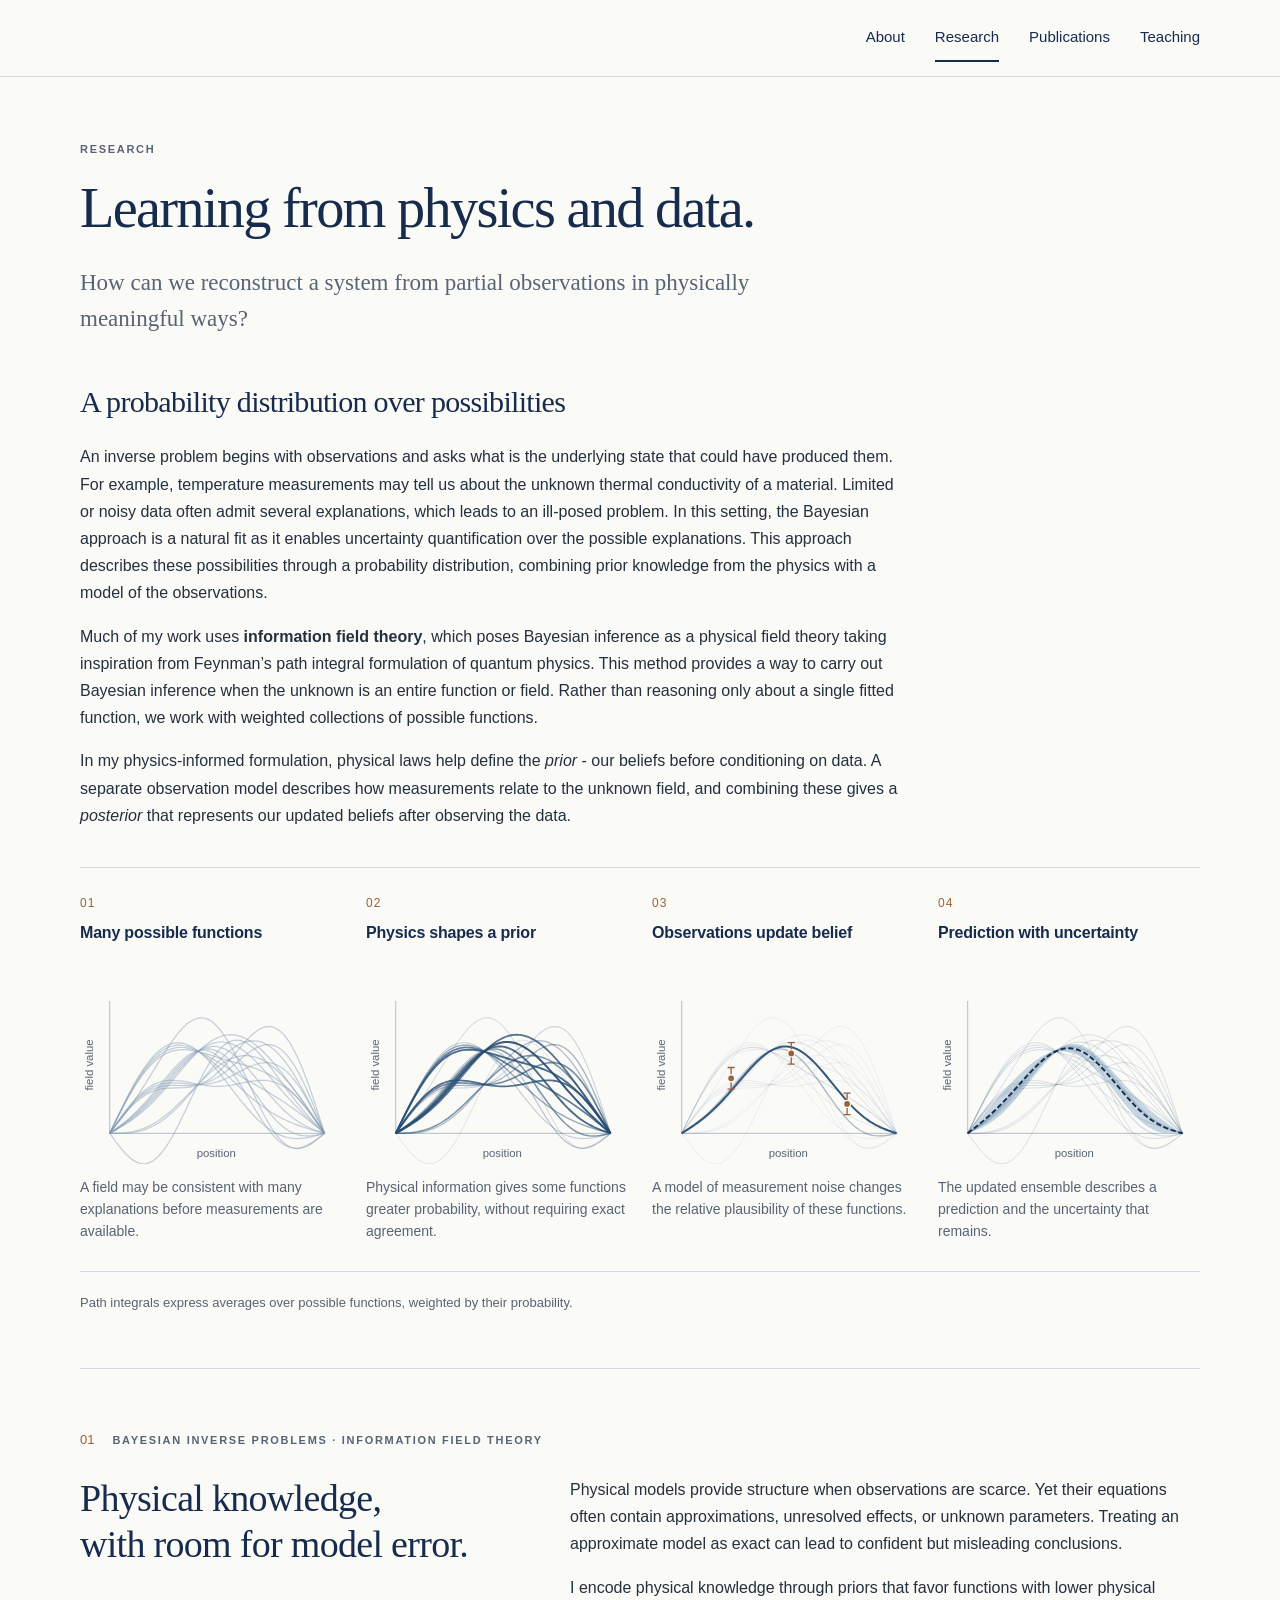
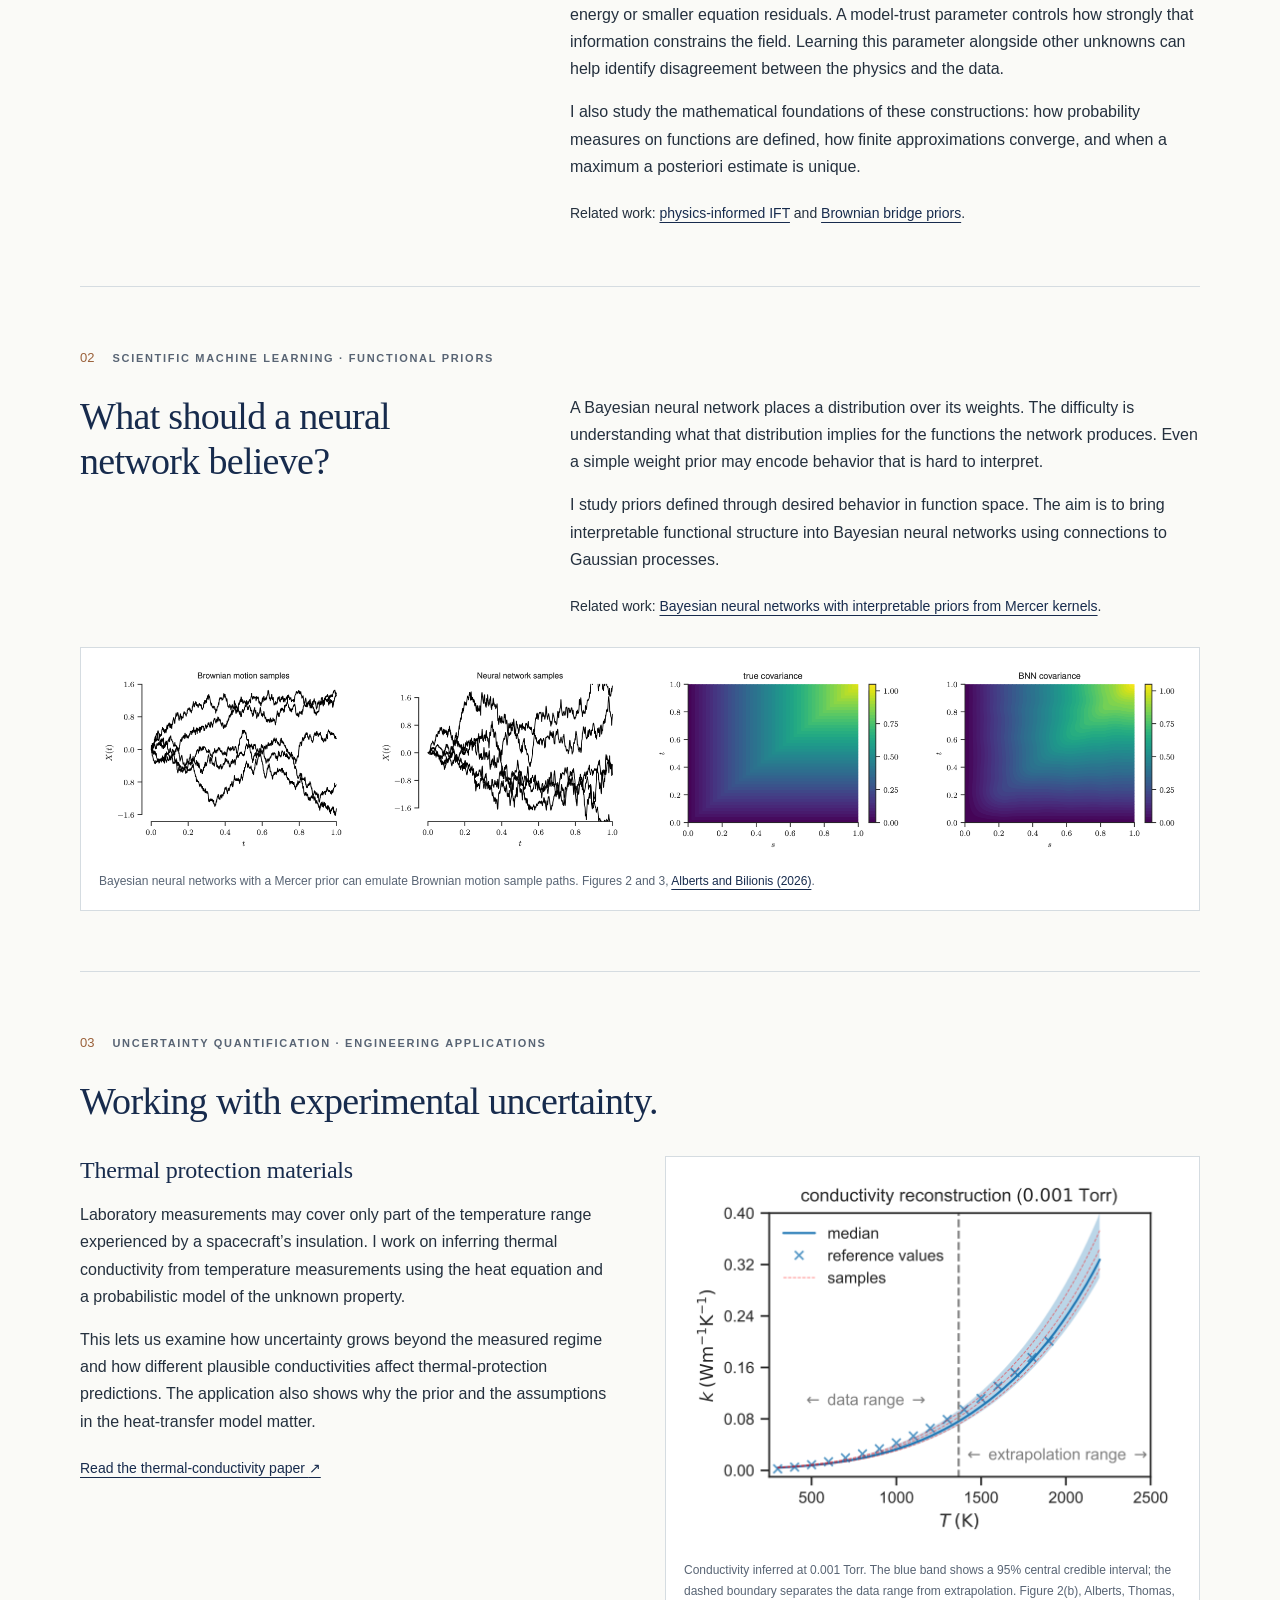
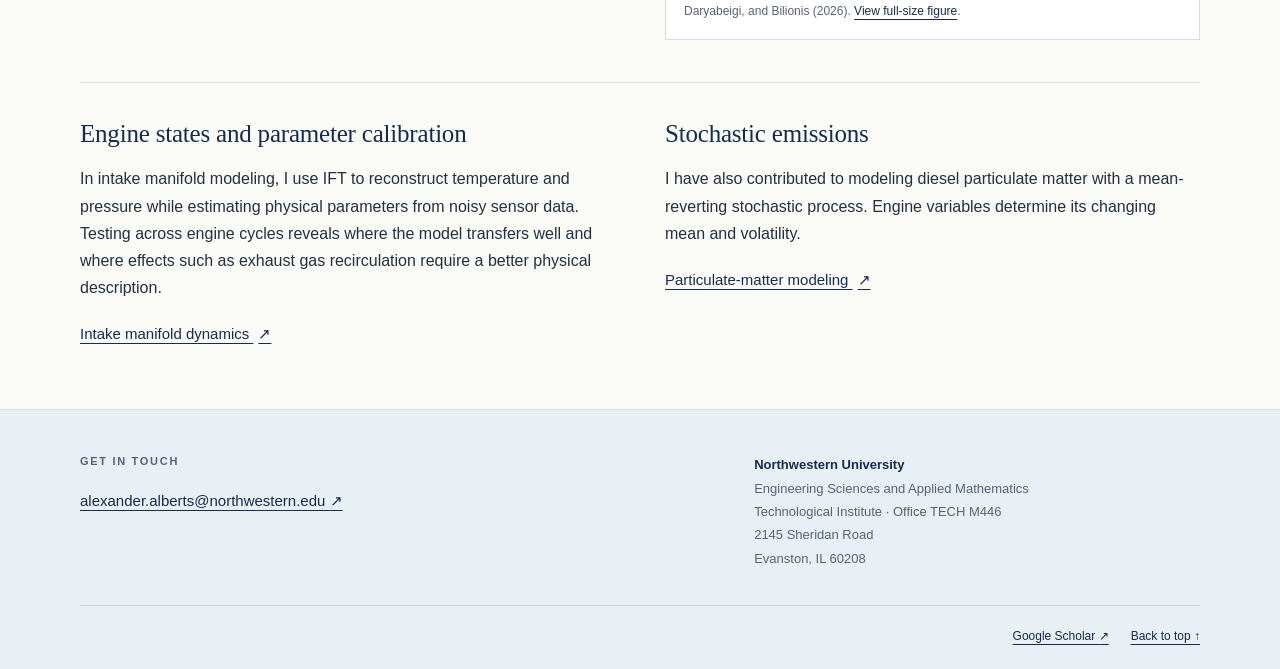
==== site/research.html @ 04f5bfd3 "Publish academic website with isolated GitHub Pages deployment Add the reviewed static website, publ" ====
<!doctype html>
<html lang="en">
<head>
<meta charset="utf-8">
<meta name="viewport" content="width=device-width, initial-scale=1">
<title>Research | Alex Alberts</title>
<meta name="description" content="Physics-informed Bayesian inference, interpretable neural-network priors, and engineering applications. Research by Alex Alberts at Northwestern University.">
<meta name="theme-color" content="#172B4D">
<link rel="canonical" href="https://alexalberts.github.io/research.html">
<meta property="og:title" content="Research | Alex Alberts">
<meta property="og:description" content="Physics-informed Bayesian inference, interpretable neural-network priors, and engineering applications. Research by Alex Alberts at Northwestern University.">
<meta property="og:type" content="website">
<meta property="og:url" content="https://alexalberts.github.io/research.html">
<meta property="og:image" content="https://alexalberts.github.io/assets/headshot.jpg">
<link rel="icon" href="data:,">
<link rel="stylesheet" href="assets/style.css">
</head>
<body>
<a class="skip-link" href="#main">Skip to content</a>
<header class="site-header"><div class="shell header-inner">
<nav aria-label="Main navigation"><a href="index.html">About</a><a href="research.html" aria-current="page">Research</a><a href="publications.html">Publications</a><a href="teaching.html">Teaching</a></nav>
</div></header>
<main id="main" class="shell"><header class="page-intro"><p class="eyebrow">Research</p><h1>Learning from physics and data.</h1><p class="lead">How can we reconstruct a system from partial observations in physically meaningful ways?</p></header>
<section class="approach" aria-labelledby="approach-heading"><div class="prose wide"><h2 id="approach-heading">A probability distribution over possibilities</h2>
<p>An inverse problem begins with observations and asks what is the underlying state that could have produced them. For example, temperature measurements may tell us about the unknown thermal conductivity of a material. Limited or noisy data often admit several explanations, which leads to an ill-posed problem. In this setting, the Bayesian approach is a natural fit as it enables uncertainty quantification over the possible explanations. This approach describes these possibilities through a probability distribution, combining prior knowledge from the physics with a model of the observations.</p>
<p>Much of my work uses <strong>information field theory</strong>, which poses Bayesian inference as a physical field theory taking inspiration from Feynman’s path integral formulation of quantum physics. This method provides a way to carry out Bayesian inference when the unknown is an entire function or field. Rather than reasoning only about a single fitted function, we work with weighted collections of possible functions.</p>
<p>In my physics-informed formulation, physical laws help define the <em>prior</em> - our beliefs before conditioning on data. A separate observation model describes how measurements relate to the unknown field, and combining these gives a <em>posterior</em> that represents our updated beliefs after observing the data.</p>
</div><figure class="ensemble-figure"><div class="ensemble-grid"><div class="ensemble-stage"><p class="stage-index">01</p><h3>Many possible functions</h3><img src="assets/ensemble-possibilities.svg" width="300" height="210" alt="A family of illustrative curves representing possible physical fields."><p>A field may be consistent with many explanations before measurements are available.</p></div><div class="ensemble-stage"><p class="stage-index">02</p><h3>Physics shapes a prior</h3><img src="assets/ensemble-prior.svg" width="300" height="210" alt="The same curves with differing emphasis to represent their relative prior probability."><p>Physical information gives some functions greater probability, without requiring exact agreement.</p></div><div class="ensemble-stage"><p class="stage-index">03</p><h3>Observations update belief</h3><img src="assets/ensemble-conditioning.svg" width="300" height="210" alt="Illustrative observations with error bars reweight the candidate curves."><p>A model of measurement noise changes the relative plausibility of these functions.</p></div><div class="ensemble-stage"><p class="stage-index">04</p><h3>Prediction with uncertainty</h3><img src="assets/ensemble-prediction.svg" width="300" height="210" alt="Remaining curves, their weighted mean, and a shaded spread represent the posterior prediction."><p>The updated ensemble describes a prediction and the uncertainty that remains.</p></div></div><figcaption>Path integrals express averages over possible functions, weighted by their probability.</figcaption></figure></section>
<section class="research-theme section" id="physical-inference"><div class="theme-label"><span class="item-number">01</span><p class="eyebrow">Bayesian inverse problems · Information field theory</p></div><div class="two-column"><h2>Physical knowledge,<br>with room for model error.</h2><div class="prose"><p>Physical models provide structure when observations are scarce. Yet their equations often contain approximations, unresolved effects, or unknown parameters. Treating an approximate model as exact can lead to confident but misleading conclusions.</p><p>I encode physical knowledge through priors that favor functions with lower physical energy or smaller equation residuals. A model-trust parameter controls how strongly that information constrains the field. Learning this parameter alongside other unknowns can help identify disagreement between the physics and the data.</p><p>I also study the mathematical foundations of these constructions: how probability measures on functions are defined, how finite approximations converge, and when a maximum a posteriori estimate is unique.</p><p class="related">Related work: <a href="publications.html#pift">physics-informed IFT</a> and <a href="publications.html#bridge">Brownian bridge priors</a>.</p></div></div></section>
<section class="research-theme section" id="interpretable-learning"><div class="theme-label"><span class="item-number">02</span><p class="eyebrow">Scientific machine learning · Functional priors</p></div><div class="two-column"><h2>What should a neural<br>network believe?</h2><div class="prose"><p>A Bayesian neural network places a distribution over its weights. The difficulty is understanding what that distribution implies for the functions the network produces. Even a simple weight prior may encode behavior that is hard to interpret.</p><p>I study priors defined through desired behavior in function space. The aim is to bring interpretable functional structure into Bayesian neural networks using connections to Gaussian processes.</p><p class="related">Related work: <a href="publications.html#mercer">Bayesian neural networks with interpretable priors from Mercer kernels</a>.</p></div></div>
<figure class="paper-figure bnn-figure">
<div class="sample-comparison">
<a href="assets/brownian-motion-samples.png" aria-label="View Brownian motion samples at full resolution"><img src="assets/brownian-motion-samples.png" width="1000" height="744" loading="lazy" alt="Five Brownian motion sample paths starting at zero and fluctuating over time from zero to one."></a>
<a href="assets/bnn-brownian-samples.png" aria-label="View Bayesian neural network samples at full resolution"><img src="assets/bnn-brownian-samples.png" width="1000" height="744" loading="lazy" alt="Five Bayesian neural network sample paths drawn using the Mercer prior, showing fluctuations resembling Brownian motion."></a>
<a href="assets/brownian-motion-covariance.png" aria-label="View true Brownian motion covariance at full resolution"><img src="assets/brownian-motion-covariance.png" width="1000" height="751" loading="lazy" alt="Heatmap of the true Brownian motion covariance, k(s,t) = min(s,t), over s and t from zero to one."></a>
<a href="assets/bnn-brownian-covariance.png" aria-label="View Bayesian neural network covariance at full resolution"><img src="assets/bnn-brownian-covariance.png" width="1000" height="751" loading="lazy" alt="Heatmap of the empirical covariance of Bayesian neural network samples with a Mercer prior, approximating the true Brownian motion covariance."></a>
</div>
<figcaption>Bayesian neural networks with a Mercer prior can emulate Brownian motion sample paths. Figures 2 and 3, <a href="publications.html#mercer">Alberts and Bilionis (2026)</a>.</figcaption>
</figure>
</section>
<section class="research-theme section" id="engineering"><div class="theme-label"><span class="item-number">03</span><p class="eyebrow">Uncertainty quantification · Engineering applications</p></div><h2>Working with experimental uncertainty.</h2><div class="application-grid"><div class="prose"><h3>Thermal protection materials</h3><p>Laboratory measurements may cover only part of the temperature range experienced by a spacecraft’s insulation. I work on inferring thermal conductivity from temperature measurements using the heat equation and a probabilistic model of the unknown property.</p><p>This lets us examine how uncertainty grows beyond the measured regime and how different plausible conductivities affect thermal-protection predictions. The application also shows why the prior and the assumptions in the heat-transfer model matter.</p><p class="related"><a href="publications.html#thermal">Read the thermal-conductivity paper <span aria-hidden="true">↗</span></a></p></div>
<figure class="paper-figure"><a href="assets/thermal-conductivity.png" aria-label="View the thermal conductivity figure at full resolution"><img src="assets/thermal-conductivity.png" width="1000" height="742" loading="lazy" alt="Thermal conductivity versus temperature at 0.001 Torr. The inferred median, 95 percent credible interval, and posterior samples are compared with reference values. A dashed line separates the data and extrapolation ranges."></a><figcaption>Conductivity inferred at 0.001 Torr. The blue band shows a 95% central credible interval; the dashed boundary separates the data range from extrapolation. Figure 2(b), Alberts, Thomas, Daryabeigi, and Bilionis (2026). <a href="assets/thermal-conductivity.png">View full-size figure</a>.</figcaption></figure></div>
<div class="engine-grid"><div class="prose"><h3>Engine states and parameter calibration</h3><p>In intake manifold modeling, I use IFT to reconstruct temperature and pressure while estimating physical parameters from noisy sensor data. Testing across engine cycles reveals where the model transfers well and where effects such as exhaust gas recirculation require a better physical description.</p><a class="arrow-link" href="publications.html#intake">Intake manifold dynamics <span aria-hidden="true">↗</span></a></div><div class="prose"><h3>Stochastic emissions</h3><p>I have also contributed to modeling diesel particulate matter with a mean-reverting stochastic process. Engine variables determine its changing mean and volatility.</p><a class="arrow-link" href="publications.html#pm">Particulate-matter modeling <span aria-hidden="true">↗</span></a></div></div></section>
</main>
<footer class="site-footer" id="contact"><div class="shell footer-grid">
<div><p class="eyebrow">Get in touch</p><a class="email" href="mailto:alexander.alberts@northwestern.edu">alexander.alberts@northwestern.edu <span aria-hidden="true">↗</span></a></div>
<address><strong>Northwestern University</strong><br>Engineering Sciences and Applied Mathematics<br>Technological Institute · Office TECH M446<br>2145 Sheridan Road<br>Evanston, IL 60208</address>
</div><div class="shell footer-bottom"><div><a href="https://scholar.google.com/citations?user=E4H5c60AAAAJ&amp;hl=en">Google Scholar <span aria-hidden="true">↗</span></a><a href="#main">Back to top ↑</a></div></div></footer>
</body></html>
---- site/assets/style.css ----
:root {
  --paper:#FAFAF7;
  --navy:#172B4D;
  --ink:#24303E;
  --muted:#586474;
  --pale:#E8EFF5;
  --line:#d5dce1;
  --ochre:#9a6039;
  --serif:Georgia,"Times New Roman",serif
}
.cv-contact {
  font-size:14px;
  margin-top:20px;
  overflow-wrap:anywhere
}
.cv-content a {
  overflow-wrap:anywhere
}
.cv-content ol {
  padding-left:24px
}
* {
  box-sizing:border-box
}
html {
  scroll-padding-top:24px
}
body {
  margin:0;
  background:var(--paper);
  color:var(--ink);
  font:17px/1.7 -apple-system,BlinkMacSystemFont,"Segoe UI",sans-serif;
  -webkit-font-smoothing:antialiased
}
a {
  color:var(--navy);
  text-decoration-thickness:1px;
  text-underline-offset:4px
}
a:hover {
  text-decoration-thickness:2px
}
a:focus-visible,button:focus-visible {
  outline:3px solid var(--ochre);
  outline-offset:5px;
  border-radius:2px
}
img {
  max-width:100%;
  height:auto;
  display:block
}
figure {
  margin:0
}
h1,h2,h3,p {
  margin:0
}
p+p {
  margin-top:1em
}
h1,h2,h3 {
  color:var(--navy);
  font-family:var(--serif);
  font-weight:400;
  line-height:1.2
}
h1 {
  font-size:clamp(38px,4.4vw,58px);
  letter-spacing:-1.7px
}
h2 {
  font-size:clamp(28px,3vw,38px);
  letter-spacing:-.7px
}
h3 {
  font-size:24px;
  letter-spacing:-.2px
}
strong {
  font-weight:600
}
::selection {
  background:#dbe5f1
}
.shell {
  width:min(1120px,calc(100% - 96px));
  margin-inline:auto
}
.skip-link {
  position:absolute;
  top:-90px;
  left:20px;
  padding:10px 18px;
  background:var(--navy);
  color:white;
  z-index:10
}
.skip-link:focus {
  top:12px
}
.site-header {
  border-bottom:1px solid var(--line)
}
.header-inner {
  display:flex;
  justify-content:flex-end;
  align-items:center;
  min-height:76px;
  gap:32px
}
.header-inner nav {
  display:flex;
  gap:30px;
  align-items:center;
  font-size:15px
}
.header-inner nav a {
  text-decoration:none;
  padding:10px 0;
  border-bottom:2px solid transparent
}
.header-inner nav a:hover,.header-inner nav a[aria-current=page] {
  border-color:var(--navy)
}
.eyebrow {
  font-size:11px;
  font-weight:650;
  letter-spacing:1.7px;
  text-transform:uppercase;
  color:var(--muted);
  line-height:1.6
}
.hero {
  display:grid;
  grid-template-columns:minmax(0,1fr) 280px;
  gap:90px;
  padding-block:68px 64px;
  align-items:center
}
.hero h1 {
  font-size:clamp(48px,5vw,66px);
  margin:0 0 14px
}
.position {
  font-size:17px;
  line-height:1.55;
  color:var(--muted)
}
.hero-intro {
  font:25px/1.5 var(--serif);
  color:var(--navy);
  margin-top:27px
}
.hero-copy>p:not(.eyebrow) {
  max-width:660px
}
.hero-copy>p:last-of-type {
  font-size:16px;
  margin-top:16px
}
.portrait {
  align-self:start;
  padding-top:0
}
.portrait img {
  aspect-ratio:4/5;
  object-fit:cover;
  object-position:50% 35%;
  border-radius:3px
}
.portrait figcaption {
  font-size:12px;
  color:var(--muted);
  margin-top:12px;
  text-align:right;
  letter-spacing:.5px
}
.profile-links {
  display:flex;
  flex-wrap:wrap;
  align-items:center;
  gap:24px;
  margin-top:28px;
  font-size:14px
}
.button {
  background:var(--navy);
  color:white;
  padding:11px 18px;
  text-decoration:none;
  border:1px solid var(--navy);
  display:inline-flex;
  gap:20px;
  align-items:center
}
.button:hover {
  background:#284264
}
.section {
  padding-block:60px;
  border-top:1px solid var(--line)
}
.two-column {
  display:grid;
  grid-template-columns:1fr 1.5fr;
  gap:70px
}
.two-column>.prose {
  max-width:680px
}
.two-column h2 {
  margin-top:13px
}
.prose p {
  font-size:16px
}
.prose h3 {
  margin-bottom:16px
}
.prose h3:not(:first-child) {
  margin-top:30px
}
.arrow-link {
  display:inline-block;
  margin-top:20px;
  font-size:15px
}
.arrow-link span,.text-links span {
  margin-left:5px
}
.section-heading {
  display:flex;
  align-items:end;
  justify-content:space-between;
  gap:24px;
  margin-bottom:32px
}
.section-heading h2 {
  margin-top:11px
}
.section-heading .arrow-link {
  white-space:nowrap
}
.theme-list>a {
  display:grid;
  grid-template-columns:35px 1fr 20px;
  gap:20px;
  padding:26px 0;
  border-top:1px solid var(--line);
  text-decoration:none
}
.theme-list>a:hover h3 {
  text-decoration:underline;
  text-underline-offset:5px
}
.item-number {
  font-size:13px;
  color:var(--ochre);
  font-variant-numeric:tabular-nums
}
.theme-list p {
  font-size:15px;
  color:var(--muted);
  margin-top:8px;
  max-width:760px
}
.teaching-preview {
  margin-bottom:64px;
  background:var(--pale);
  padding:40px 44px;
  border-top:0;
  border-left:3px solid var(--navy)
}
.teaching-preview h2 {
  margin-top:12px
}
.teaching-preview>p:not(.eyebrow) {
  max-width:650px;
  font-size:16px;
  margin-top:20px
}
.page-intro {
  padding:64px 0 48px;
  max-width:900px
}
.page-intro h1 {
  margin-top:16px
}
.lead {
  font:23px/1.55 var(--serif);
  color:var(--muted);
  max-width:760px;
  margin-top:23px
}
.page-intro .text-links {
  margin-top:25px
}
.text-links {
  display:flex;
  flex-wrap:wrap;
  gap:22px;
  font-size:14px
}
.approach {
  padding-bottom:54px
}
.wide {
  max-width:820px
}
.wide h2 {
  font-size:30px;
  margin-bottom:23px
}
.ensemble-figure {
  margin-top:38px
}
.ensemble-grid {
  display:grid;
  grid-template-columns:repeat(4,minmax(0,1fr));
  gap:24px;
  border-block:1px solid var(--line);
  padding:25px 0 28px
}
.stage-index {
  font-size:12px;
  color:var(--ochre);
  letter-spacing:1px
}
.ensemble-stage h3 {
  font-family:inherit;
  font-weight:600;
  font-size:16px;
  line-height:1.45;
  margin-top:8px;
  min-height:47px
}
.ensemble-stage img {
  width:100%;
  margin-top:12px
}
.ensemble-stage>p:last-child {
  font-size:14px;
  line-height:1.6;
  color:var(--muted);
  margin-top:12px
}
.ensemble-figure>figcaption {
  font-size:13px;
  color:var(--muted);
  line-height:1.7;
  margin-top:20px;
  max-width:900px
}
.graphic-note {
  font-size:13px;
  color:var(--muted);
  max-width:870px;
  margin-top:13px
}
.theme-label {
  display:flex;
  gap:18px;
  align-items:baseline;
  margin-bottom:25px
}
.research-theme .two-column h2 {
  margin-top:0
}
.related {
  font-size:14px!important;
  padding-top:8px
}
.application-grid {
  display:grid;
  grid-template-columns:1fr 1fr;
  gap:50px;
  margin-top:32px;
  align-items:start
}
.paper-figure {
  padding:18px;
  background:#fff;
  border:1px solid var(--line)
}
.paper-figure img {
  width:100%
}
.paper-figure figcaption {
  margin-top:16px;
  font-size:12px;
  line-height:1.7;
  color:var(--muted)
}
.engine-grid {
  display:grid;
  grid-template-columns:1fr 1fr;
  gap:50px;
  margin-top:42px;
  padding-top:36px;
  border-top:1px solid var(--line)
}
.engine-grid h3 {
  font-size:25px
}
.publication-section>h2 {
  font-size:27px;
  margin-bottom:25px
}
.publication {
  padding:29px 0 32px;
  border-top:1px solid var(--line);
  scroll-margin-top:25px
}
.publication h3 {
  font-size:25px;
  line-height:1.35;
  max-width:840px
}
.authors {
  font-size:15px;
  margin-top:13px
}
.venue {
  font-size:14px;
  margin-top:5px
}
.status {
  font-size:13px;
  color:var(--ochre);
  display:inline-block;
  margin-top:7px
}
.publication .text-links {
  margin-top:17px
}
.publication-section.section {
  padding-top:45px
}
.teaching-intro {
  margin-bottom:55px
}
.course {
  display:grid;
  grid-template-columns:240px 1fr;
  gap:50px;
  padding:30px 0;
  border-top:1px solid var(--line)
}
.course-meta strong {
  display:block;
  font-size:15px;
  color:var(--navy)
}
.course-meta span {
  font-size:14px;
  color:var(--muted)
}
.course h3 {
  margin-top:7px;
  font-size:27px
}
.course p:not(.eyebrow) {
  font-size:15px;
  max-width:680px;
  margin-top:13px
}
.course .arrow-link {
  font-size:14px;
  margin-top:12px
}
.small-label {
  font-size:13px;
  color:var(--muted)
}
.plain-list {
  padding-left:20px;
  margin:15px 0 0;
  font-size:15px
}
.plain-list li {
  margin:8px 0
}
.site-footer {
  background:var(--pale);
  border-top:1px solid var(--line);
  padding:43px 0 22px
}
.footer-grid {
  display:grid;
  grid-template-columns:1.4fr 1fr;
  gap:50px
}
.site-footer h2 {
  font-size:28px;
  margin-top:11px
}
.site-footer p:not(.eyebrow) {
  font-size:14px;
  color:var(--muted);
  margin-top:13px
}
.email {
  display:inline-block;
  font-size:15px;
  margin-top:17px;
  overflow-wrap:anywhere
}
.site-footer address {
  font-style:normal;
  font-size:13px;
  color:var(--muted);
  padding-top:32px;
  line-height:1.8
}
.site-footer address strong {
  color:var(--navy)
}
.footer-bottom {
  margin-top:35px;
  padding-top:20px;
  border-top:1px solid #c9d3df;
  display:flex;
  justify-content:space-between;
  gap:20px;
  font-size:12px;
  color:var(--muted)
}
.footer-bottom>div {
  display:flex;
  gap:22px;
  flex-wrap:wrap
}
.cv-content {
  max-width:850px;
  padding-bottom:60px
}
.cv-content section {
  margin-top:35px;
  border-top:1px solid var(--line);
  padding-top:25px
}
.cv-content h2 {
  font-size:27px;
  margin-bottom:20px
}
.cv-content h3 {
  font-size:20px;
  margin:17px 0 5px
}
.cv-content p,.cv-content li {
  font-size:14px
}
.cv-content li {
  margin-block:10px
}
.cv-content ul {
  padding-left:20px
}
.cv-date {
  color:var(--muted);
  font-size:13px
}
.cv-content .publication {
  grid-template-columns:65px 1fr;
  gap:18px;
  padding-block:18px
}
.cv-content .publication h3 {
  font-size:18px;
  margin:0
}
.cv-content .pub-note {
  display:none
}
.cv-content .pub-year {
  font-size:18px
}
.cv-content .pub-year span {
  font-size:10px
}
.cv-content .authors,.cv-content .venue {
  font-size:12px
}
@media(min-width:1500px) {
  .shell {
    width:min(1180px,calc(100% - 120px))
  }
  .hero {
    gap:110px;
    grid-template-columns:minmax(0,1fr) 300px
  }
}
@media(max-width:1000px) {
  .shell {
    width:calc(100% - 64px)
  }
  .hero {
    gap:45px;
    grid-template-columns:minmax(0,1fr) 240px
  }
  .hero-intro {
    font-size:23px
  }
  .profile-links {
    gap:18px
  }
  .two-column {
    gap:36px;
    grid-template-columns:1fr 1.4fr
  }
  .ensemble-grid {
    grid-template-columns:repeat(2,minmax(0,1fr));
    gap:32px
  }
  .ensemble-stage h3 {
    min-height:0
  }
  .ensemble-stage img {
    max-width:360px;
    margin-inline:auto
  }
  .application-grid,.engine-grid {
    gap:32px
  }
  .course {
    grid-template-columns:195px 1fr;
    gap:28px
  }
  .header-inner nav {
    gap:22px
  }
}
@media(max-width:700px) {
  .shell {
    width:calc(100% - 40px)
  }
  .header-inner {
    flex-direction:column;
    align-items:flex-start;
    gap:5px;
    padding-block:14px 0;
    min-height:0
  }
  .header-inner nav {
    width:100%;
    justify-content:space-between;
    gap:10px;
    font-size:14px
  }
  .header-inner nav a {
    padding:12px 0
  }
  .hero {
    grid-template-columns:1fr;
    gap:30px;
    padding:36px 0 40px
  }
  .hero h1 {
    margin:13px 0;
    font-size:51px
  }
  .hero .eyebrow {
    font-size:10px;
    letter-spacing:1.1px
  }
  .hero-intro {
    font-size:24px;
    margin-top:24px
  }
  .portrait {
    width:200px;
    padding-top:0;
    grid-row:2
  }
  .portrait img {
    aspect-ratio:1;
    object-position:50% 34%
  }
  .portrait figcaption {
    text-align:left
  }
  .profile-links {
    gap:20px;
    font-size:14px
  }
  .button {
    padding:10px 13px;
    gap:14px
  }
  .two-column,.application-grid,.engine-grid {
    grid-template-columns:1fr;
    gap:23px
  }
  .section {
    padding-block:38px
  }
  .section-heading {
    align-items:start;
    flex-direction:column;
    gap:5px;
    margin-bottom:25px
  }
  .section-heading .arrow-link {
    margin-top:12px
  }
  .theme-list>a {
    grid-template-columns:22px 1fr 15px;
    gap:12px;
    padding:23px 0
  }
  .theme-list h3 {
    font-size:23px
  }
  .teaching-preview {
    padding:28px 24px;
    margin-bottom:40px
  }
  .page-intro {
    padding:39px 0 35px
  }
  .page-intro h1 {
    font-size:39px;
    letter-spacing:-1.2px
  }
  .lead {
    font-size:22px;
    margin-top:20px
  }
  .ensemble-grid {
    gap:24px 16px
  }
  .ensemble-stage h3 {
    font-size:15px
  }
  .ensemble-stage>p:last-child {
    font-size:13px
  }
  .ensemble-stage img {
    min-width:0
  }
  .wide h2 {
    font-size:27px
  }
  .approach {
    padding-bottom:35px
  }
  .theme-label {
    gap:13px;
    margin-bottom:18px
  }
  .theme-label .eyebrow {
    font-size:10px;
    letter-spacing:1px
  }
  .paper-figure {
    padding:12px
  }
  .engine-grid {
    gap:30px
  }
  .publication {
    padding-block:25px
  }
  .publication h3 {
    font-size:23px
  }
  .authors {
    font-size:14px
  }
  .course {
    grid-template-columns:1fr;
    gap:15px;
    padding-block:26px
  }
  .course-meta {
    display:flex;
    flex-wrap:wrap;
    gap:5px 20px
  }
  .course h3 {
    font-size:24px
  }
  .teaching-intro {
    margin-bottom:35px
  }
  .footer-grid {
    grid-template-columns:1fr;
    gap:20px
  }
  .site-footer address {
    padding-top:0
  }
  .footer-bottom {
    flex-direction:column;
    gap:12px
  }
  .footer-bottom>div {
    gap:18px
  }
  .desktop-break {
    display:none
  }
}
@media(max-width:420px) {
  .ensemble-grid {
    grid-template-columns:1fr
  }
  .ensemble-stage {
    display:grid;
    grid-template-columns:22px 1fr;
    column-gap:12px
  }
  .ensemble-stage h3 {
    margin-top:0
  }
  .ensemble-stage img,.ensemble-stage>p:last-child {
    grid-column:2
  }
  .ensemble-stage .stage-index {
    padding-top:1px
  }
  .profile-links {
    gap:17px
  }
  .profile-links .button {
    width:100%;
    justify-content:space-between
  }
  .hero h1 {
    font-size:47px
  }
  .hero-intro {
    font-size:23px
  }
  .footer-bottom>div {
    gap:15px
  }
}
@media print {
  @page {
    size:letter;
    margin:17mm
  }
  .site-header,.site-footer,.skip-link,.profile-links,.page-intro .text-links,.cv-content .text-links {
    display:none
  }
  body {
    background:white;
    font-size:11pt;
    line-height:1.45;
    color:#222
  }
  .shell {
    width:100%;
    max-width:none
  }
  .page-intro {
    padding:0 0 15px
  }
  .page-intro h1 {
    font-size:30pt
  }
  .page-intro .lead {
    font:12pt/1.5 Georgia,serif
  }
  .cv-content {
    max-width:none;
    padding:0
  }
  .cv-content section {
    margin-top:20px;
    padding-top:14px
  }
  .cv-content h2 {
    font-size:17pt;
    break-after:avoid
  }
  .cv-content h3 {
    break-after:avoid
  }
  .cv-content .publication {
    break-inside:avoid
  }
  .cv-content p,.cv-content li {
    font-size:10pt
  }
  .cv-content .pub-year {
    font-size:11pt
  }
  .cv-content .publication h3 {
    font-size:11pt
  }
  a {
    color:inherit;
    text-decoration:none
  }
  .eyebrow {
    font-size:8pt
  }
  .cv-content .publication p {
    font-size:9pt
  }
  .cv-content .publication {
    padding-block:12px
  }
  .cv-content li {
    break-inside:avoid
  }
  .cv-content .status {
    color:#333
  }
}

/* The About page uses a compact section label and a wider reading column. */
.about-section {
  display:grid;
  grid-template-columns:160px minmax(0,760px);
  gap:48px;
}
.about-section>h2 {
  font-family:inherit;
  padding-top:4px;
}
.site-footer address {
  padding-top:0;
}
.site-footer .footer-bottom {
  justify-content:flex-end;
}
@media(max-width:700px) {
  .about-section {
    grid-template-columns:1fr;
    gap:22px;
  }
}

.bnn-figure {
  width:100%;
  margin:28px auto 0;
}
.sample-comparison {
  display:grid;
  grid-template-columns:repeat(4,minmax(0,1fr));
  gap:24px;
}
@media(max-width:1000px) {
  .sample-comparison {
    grid-template-columns:repeat(2,minmax(0,1fr));
  }
}
@media(max-width:700px) {
  .sample-comparison {
    grid-template-columns:1fr;
  }
}
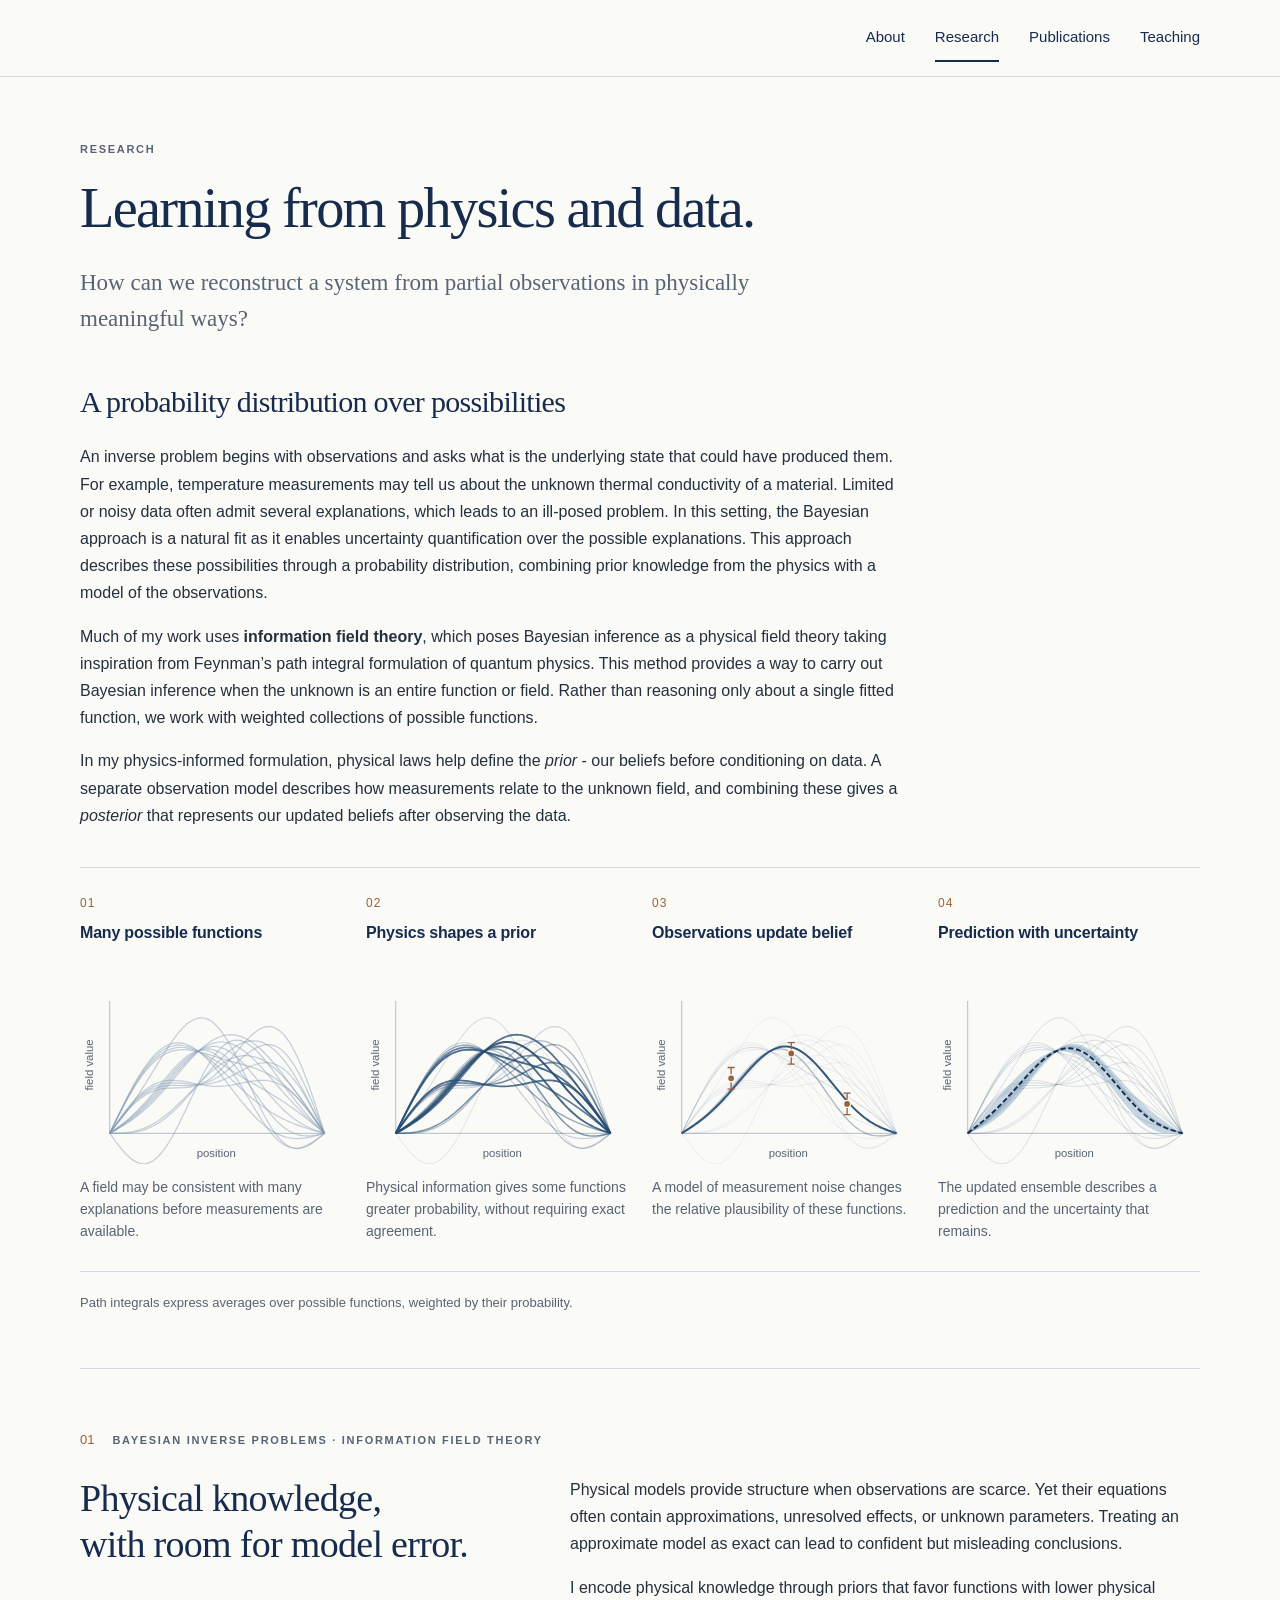
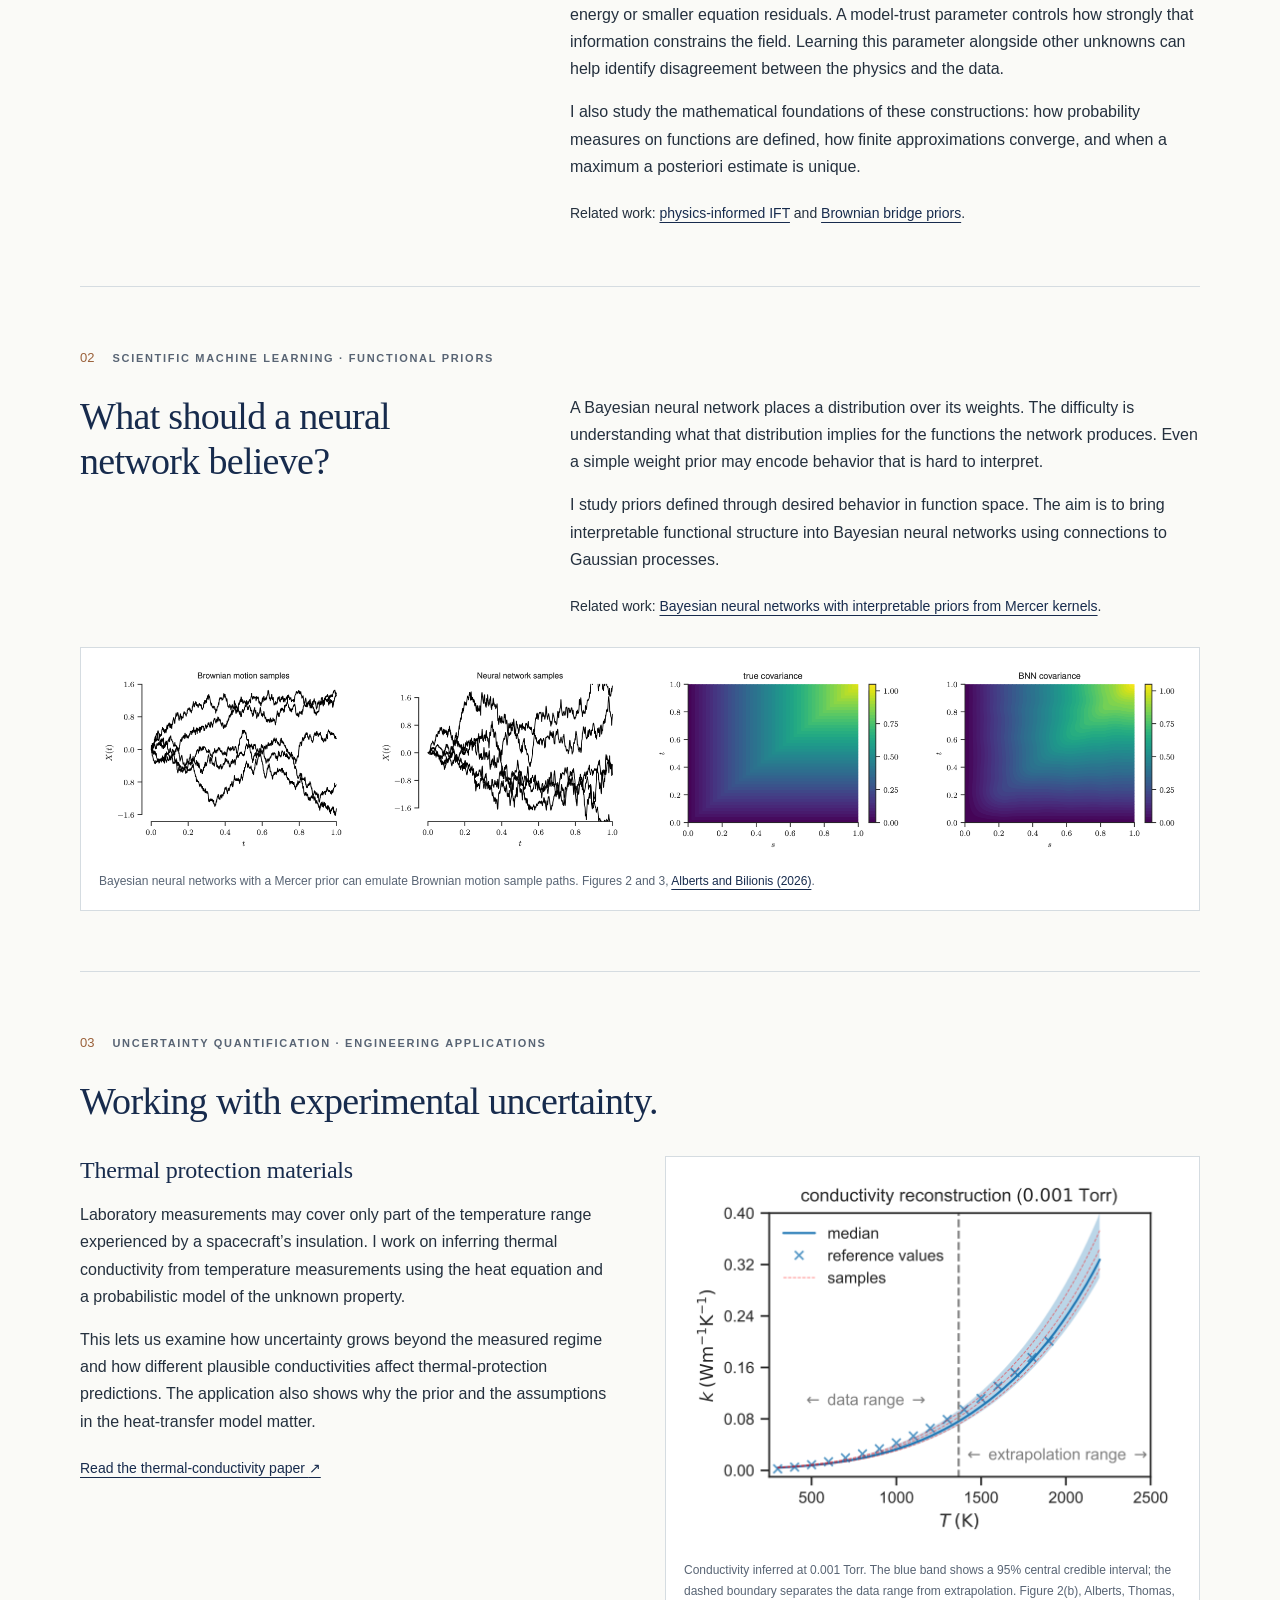
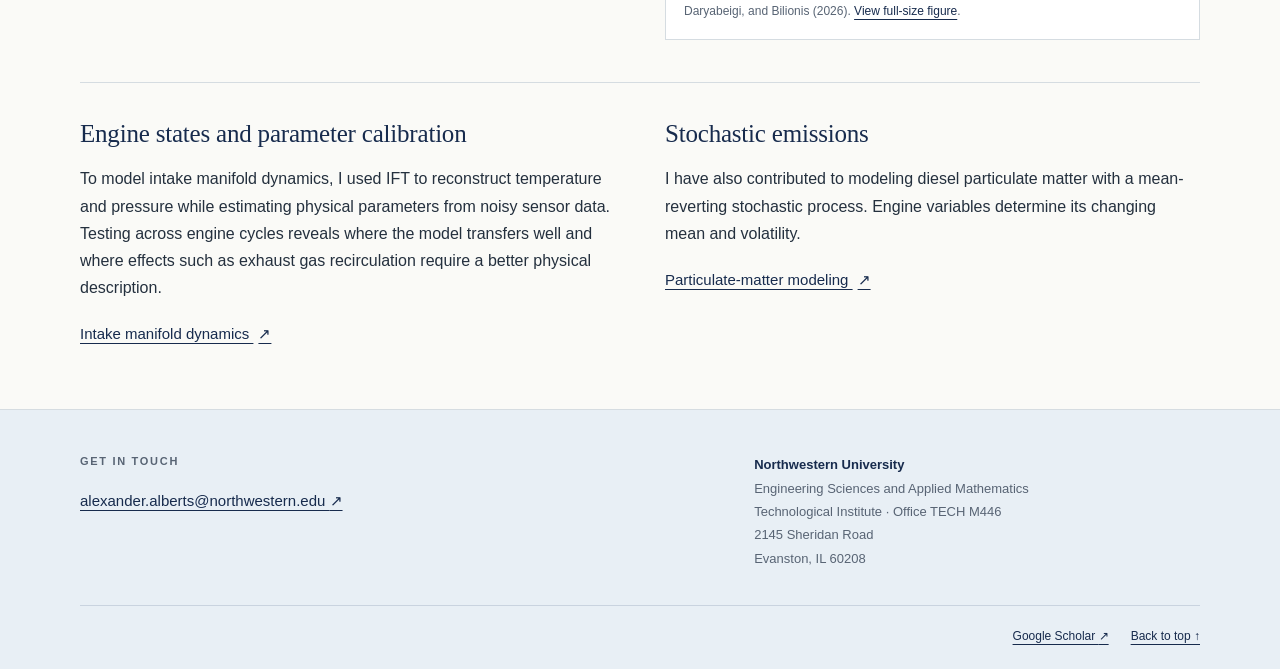
==== commit 9216e3d8: "Refine homepage and intake manifold wording" ====
--- a/site/research.html
+++ b/site/research.html
@@ -40,7 +40,7 @@
 </section>
 <section class="research-theme section" id="engineering"><div class="theme-label"><span class="item-number">03</span><p class="eyebrow">Uncertainty quantification · Engineering applications</p></div><h2>Working with experimental uncertainty.</h2><div class="application-grid"><div class="prose"><h3>Thermal protection materials</h3><p>Laboratory measurements may cover only part of the temperature range experienced by a spacecraft’s insulation. I work on inferring thermal conductivity from temperature measurements using the heat equation and a probabilistic model of the unknown property.</p><p>This lets us examine how uncertainty grows beyond the measured regime and how different plausible conductivities affect thermal-protection predictions. The application also shows why the prior and the assumptions in the heat-transfer model matter.</p><p class="related"><a href="publications.html#thermal">Read the thermal-conductivity paper <span aria-hidden="true">↗</span></a></p></div>
 <figure class="paper-figure"><a href="assets/thermal-conductivity.png" aria-label="View the thermal conductivity figure at full resolution"><img src="assets/thermal-conductivity.png" width="1000" height="742" loading="lazy" alt="Thermal conductivity versus temperature at 0.001 Torr. The inferred median, 95 percent credible interval, and posterior samples are compared with reference values. A dashed line separates the data and extrapolation ranges."></a><figcaption>Conductivity inferred at 0.001 Torr. The blue band shows a 95% central credible interval; the dashed boundary separates the data range from extrapolation. Figure 2(b), Alberts, Thomas, Daryabeigi, and Bilionis (2026). <a href="assets/thermal-conductivity.png">View full-size figure</a>.</figcaption></figure></div>
-<div class="engine-grid"><div class="prose"><h3>Engine states and parameter calibration</h3><p>In intake manifold modeling, I use IFT to reconstruct temperature and pressure while estimating physical parameters from noisy sensor data. Testing across engine cycles reveals where the model transfers well and where effects such as exhaust gas recirculation require a better physical description.</p><a class="arrow-link" href="publications.html#intake">Intake manifold dynamics <span aria-hidden="true">↗</span></a></div><div class="prose"><h3>Stochastic emissions</h3><p>I have also contributed to modeling diesel particulate matter with a mean-reverting stochastic process. Engine variables determine its changing mean and volatility.</p><a class="arrow-link" href="publications.html#pm">Particulate-matter modeling <span aria-hidden="true">↗</span></a></div></div></section>
+<div class="engine-grid"><div class="prose"><h3>Engine states and parameter calibration</h3><p>To model intake manifold dynamics, I used IFT to reconstruct temperature and pressure while estimating physical parameters from noisy sensor data. Testing across engine cycles reveals where the model transfers well and where effects such as exhaust gas recirculation require a better physical description.</p><a class="arrow-link" href="publications.html#intake">Intake manifold dynamics <span aria-hidden="true">↗</span></a></div><div class="prose"><h3>Stochastic emissions</h3><p>I have also contributed to modeling diesel particulate matter with a mean-reverting stochastic process. Engine variables determine its changing mean and volatility.</p><a class="arrow-link" href="publications.html#pm">Particulate-matter modeling <span aria-hidden="true">↗</span></a></div></div></section>
 </main>
 <footer class="site-footer" id="contact"><div class="shell footer-grid">
 <div><p class="eyebrow">Get in touch</p><a class="email" href="mailto:alexander.alberts@northwestern.edu">alexander.alberts@northwestern.edu <span aria-hidden="true">↗</span></a></div>
